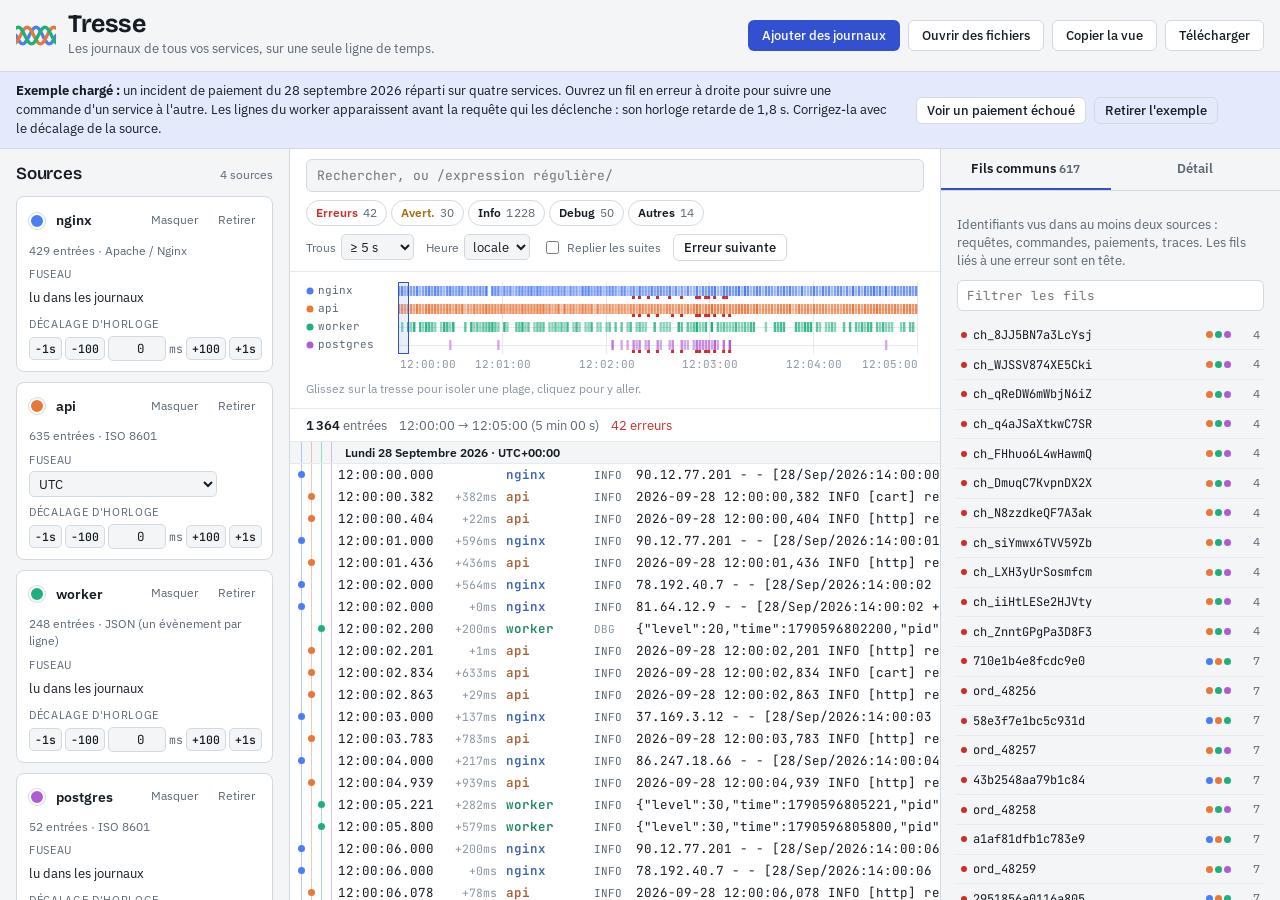
==== index.html @ e092955c "init" ====
<!doctype html>
<html lang="fr">
<head>
<meta charset="utf-8">
<meta name="viewport" content="width=device-width, initial-scale=1, viewport-fit=cover">
<title>Tresse</title>
<link rel="preconnect" href="https://fonts.googleapis.com">
<link rel="preconnect" href="https://fonts.gstatic.com" crossorigin>
<link rel="stylesheet" href="https://fonts.googleapis.com/css2?family=Bricolage+Grotesque:opsz,wght@12..96,600;12..96,700&family=IBM+Plex+Sans:wght@400;500;600&family=JetBrains+Mono:wght@400;600&display=swap">
<link rel="stylesheet" href="style.css">
</head>
<body>
<header class="top">
  <div class="brand">
    <svg id="logo" class="logo" viewBox="0 0 36 24" aria-hidden="true"></svg>
    <div>
      <h1>Tresse</h1>
      <p class="tagline">Les journaux de tous vos services, sur une seule ligne de temps.</p>
    </div>
  </div>
  <div class="top-actions">
    <button id="btn-add" class="btn primary" type="button">Ajouter des journaux</button>
    <label class="btn" for="file-input">Ouvrir des fichiers</label>
    <input type="file" id="file-input" multiple hidden>
    <button id="btn-copy" class="btn" type="button">Copier la vue</button>
    <button id="btn-download" class="btn" type="button">Télécharger</button>
  </div>
</header>

<div id="banner" class="banner" hidden>
  <p><b>Exemple chargé :</b> un incident de paiement du 28 septembre 2026 réparti sur quatre services.
    Ouvrez un fil en erreur à droite pour suivre une commande d'un service à l'autre. Les lignes du worker
    apparaissent avant la requête qui les déclenche : son horloge retarde de 1,8 s. Corrigez-la avec le décalage de la source.</p>
  <div class="banner-actions">
    <button id="btn-demo-fail" class="btn small" type="button">Voir un paiement échoué</button>
    <button id="btn-demo-clear" class="btn small ghost" type="button">Retirer l'exemple</button>
  </div>
</div>

<main class="layout">
  <aside class="sources" aria-label="Sources">
    <div class="panel-head"><h2>Sources</h2><span id="src-count" class="count"></span></div>
    <div id="source-list" class="source-list"></div>
    <p class="privacy">Tout est traité dans votre navigateur. Aucune ligne n'est envoyée ailleurs.</p>
  </aside>

  <section class="center" aria-label="Journal fusionné">
    <div id="empty" class="empty" hidden>
      <h2>Déposez vos journaux ici</h2>
      <p>Glissez un ou plusieurs fichiers, collez du texte avec <kbd>Ctrl</kbd>+<kbd>V</kbd> ou utilisez « Ajouter des journaux ».
        Chaque fichier devient une source ; Tresse reconnaît l'horodatage et entrelace les lignes.</p>
      <ul id="format-list" class="format-list"></ul>
    </div>

    <div id="work" class="work">
      <div class="toolbar">
        <div class="search">
          <input id="search" type="search" placeholder="Rechercher, ou /expression régulière/" aria-label="Rechercher dans les journaux" autocomplete="off" spellcheck="false">
          <span id="search-err" class="search-err" hidden>Expression invalide</span>
        </div>
        <div id="levels" class="levels" role="group" aria-label="Niveaux"></div>
        <div class="tools">
          <label class="mini">Trous
            <select id="gap">
              <option value="1000">≥ 1 s</option>
              <option value="5000">≥ 5 s</option>
              <option value="30000">≥ 30 s</option>
              <option value="300000">≥ 5 min</option>
              <option value="0">jamais</option>
            </select>
          </label>
          <label class="mini">Heure
            <select id="display-tz">
              <option value="local">locale</option>
              <option value="utc">UTC</option>
            </select>
          </label>
          <label class="mini check"><input type="checkbox" id="fold"> Replier les suites</label>
          <button id="btn-next-err" class="btn small" type="button" title="Raccourci : n (Maj+n pour la précédente)">Erreur suivante</button>
        </div>
      </div>

      <div class="braid-wrap">
        <canvas id="braid" aria-label="Densité des évènements par source dans le temps"></canvas>
        <div class="braid-foot">
          <span class="hint">Glissez sur la tresse pour isoler une plage, cliquez pour y aller.</span>
          <button id="btn-unzoom" class="btn small ghost" type="button" hidden>Toute la durée</button>
        </div>
      </div>

      <div id="summary" class="summary"></div>

      <div id="viewport" class="viewport" tabindex="0" aria-label="Lignes fusionnées. Flèches pour parcourir.">
        <div id="spacer" class="spacer"><div id="rows" class="rows"></div></div>
      </div>
    </div>
  </section>

  <aside class="side" aria-label="Fils et détail">
    <div class="tabs" role="tablist">
      <button id="tab-threads" role="tab" aria-selected="true" aria-controls="panel-threads" type="button">Fils communs <span id="threads-count" class="count"></span></button>
      <button id="tab-detail" role="tab" aria-selected="false" aria-controls="panel-detail" type="button">Détail</button>
    </div>
    <div id="panel-threads" role="tabpanel" class="panel">
      <div id="journey"></div>
      <p class="muted small">Identifiants vus dans au moins deux sources : requêtes, commandes, paiements, traces. Les fils liés à une erreur sont en tête.</p>
      <input id="thread-filter" type="search" class="thread-filter" placeholder="Filtrer les fils" aria-label="Filtrer les fils" autocomplete="off">
      <ul id="thread-list" class="thread-list"></ul>
    </div>
    <div id="panel-detail" role="tabpanel" class="panel" hidden>
      <div id="detail"><p class="muted">Cliquez sur une ligne pour voir son détail.</p></div>
    </div>
  </aside>
</main>

<dialog id="add-dialog" class="dialog">
  <form id="add-form" method="dialog">
    <h2>Ajouter une source</h2>
    <label class="field">Nom
      <input id="add-name" type="text" placeholder="api, nginx, worker…" autocomplete="off">
    </label>
    <label class="field">Lignes de journal
      <textarea id="add-text" rows="12" spellcheck="false" placeholder="2026-09-28 12:02:11,482 INFO [checkout] req=7c1f3a9b2e4d5f60 start…"></textarea>
    </label>
    <label class="field">Fuseau des heures sans fuseau
      <select id="add-tz"></select>
    </label>
    <div class="dialog-actions">
      <label class="btn ghost" for="add-files">Choisir des fichiers…</label>
      <input type="file" id="add-files" multiple hidden>
      <span class="grow"></span>
      <button id="add-cancel" class="btn" type="button">Annuler</button>
      <button id="add-ok" class="btn primary" type="submit">Ajouter</button>
    </div>
  </form>
</dialog>

<div id="drop" class="drop" hidden><div>Déposez vos fichiers : une source par fichier</div></div>
<div id="toast" class="toast" role="status" hidden></div>

<script src="parser.js"></script>
<script src="demo.js"></script>
<script src="app.js"></script>
</body>
</html>
---- style.css ----
:root {
  --bg: #E8ECF0;
  --panel: #F3F5F7;
  --surface: #FFFFFF;
  --ink: #151C24;
  --muted: #5B6875;
  --faint: #8A96A3;
  --line: #D2D9E0;
  --line-soft: #E5EAEF;
  --hover: #F1F4F7;
  --accent: #3350D0;
  --accent-ink: #FFFFFF;
  --accent-soft: #E4E9FB;
  --sel: #D7DFFA;
  --err: #CC2F2B;
  --err-soft: #FCEDEC;
  --warn: #A86A12;
  --warn-soft: #FBF2E1;
  --hl: #FFE27A;
  --shadow: 0 10px 30px rgba(21, 28, 36, .14);
  --mono: "JetBrains Mono", ui-monospace, SFMono-Regular, Menlo, Consolas, monospace;
  --sans: "IBM Plex Sans", system-ui, -apple-system, "Segoe UI", Roboto, sans-serif;
  --display: "Bricolage Grotesque", "IBM Plex Sans", system-ui, sans-serif;
  --rh: 22px;
}

@media (prefers-color-scheme: dark) {
  :root:not([data-theme="light"]) {
    color-scheme: dark;
    --bg: #0A0E13;
    --panel: #0F151C;
    --surface: #131A22;
    --ink: #DCE3EA;
    --muted: #8B98A5;
    --faint: #5E6B78;
    --line: #243140;
    --line-soft: #1A2430;
    --hover: #18212B;
    --accent: #8299FF;
    --accent-ink: #0A0E13;
    --accent-soft: #1C2646;
    --sel: #243463;
    --err: #FF6D63;
    --err-soft: #2C1618;
    --warn: #E5B24D;
    --warn-soft: #2B2211;
    --hl: #6A5510;
    --shadow: 0 10px 30px rgba(0, 0, 0, .5);
  }
}
:root[data-theme="dark"] {
  color-scheme: dark;
  --bg: #0A0E13;
  --panel: #0F151C;
  --surface: #131A22;
  --ink: #DCE3EA;
  --muted: #8B98A5;
  --faint: #5E6B78;
  --line: #243140;
  --line-soft: #1A2430;
  --hover: #18212B;
  --accent: #8299FF;
  --accent-ink: #0A0E13;
  --accent-soft: #1C2646;
  --sel: #243463;
  --err: #FF6D63;
  --err-soft: #2C1618;
  --warn: #E5B24D;
  --warn-soft: #2B2211;
  --hl: #6A5510;
  --shadow: 0 10px 30px rgba(0, 0, 0, .5);
}

* { box-sizing: border-box; }
[hidden] { display: none !important; }
html, body { height: 100%; }
body {
  margin: 0;
  background: var(--bg);
  color: var(--ink);
  font: 14px/1.45 var(--sans);
  display: flex;
  flex-direction: column;
  overflow: hidden;
}
h1, h2 { margin: 0; text-wrap: balance; }
p { margin: 0; }
button, input, select, textarea { font: inherit; color: inherit; }
:focus-visible { outline: 2px solid var(--accent); outline-offset: 2px; }
.muted { color: var(--muted); }
.small { font-size: 12.5px; }
.mono { font-family: var(--mono); }
kbd {
  font: 500 12px var(--mono);
  padding: 1px 5px;
  border: 1px solid var(--line);
  border-bottom-width: 2px;
  border-radius: 4px;
  background: var(--surface);
}

/* ---------- En-tête ---------- */
.top {
  display: flex;
  align-items: center;
  justify-content: space-between;
  flex-wrap: wrap;
  gap: 10px 24px;
  padding: 12px 16px;
  background: var(--panel);
  border-bottom: 1px solid var(--line);
}
.brand { display: flex; align-items: center; gap: 12px; min-width: 0; }
.logo { width: 40px; height: 27px; flex: none; }
.brand h1 {
  font: 700 25px/1 var(--display);
  letter-spacing: -0.02em;
}
.tagline { color: var(--muted); font-size: 13px; margin-top: 3px; }
.top-actions { display: flex; flex-wrap: wrap; gap: 8px; }

.btn {
  display: inline-flex;
  align-items: center;
  gap: 6px;
  padding: 7px 13px;
  border: 1px solid var(--line);
  border-radius: 6px;
  background: var(--surface);
  font-weight: 500;
  font-size: 13px;
  line-height: 1.2;
  cursor: pointer;
  white-space: nowrap;
}
.btn:hover { border-color: var(--faint); }
.btn.primary { background: var(--accent); color: var(--accent-ink); border-color: transparent; }
.btn.primary:hover { filter: brightness(1.08); }
.btn.small { padding: 5px 10px; font-size: 12.5px; }
.btn.ghost { background: transparent; }
.btn.danger { color: var(--err); border-color: var(--err); }

.banner {
  display: flex;
  align-items: center;
  flex-wrap: wrap;
  gap: 10px 20px;
  padding: 10px 16px;
  background: var(--accent-soft);
  border-bottom: 1px solid var(--line);
  font-size: 13px;
}
.banner p { flex: 1 1 480px; max-width: 110ch; }
.banner-actions { display: flex; gap: 8px; flex-wrap: wrap; }

/* ---------- Disposition ---------- */
.layout {
  flex: 1;
  min-height: 0;
  display: grid;
  grid-template-columns: 290px minmax(0, 1fr) 340px;
}
.sources, .side { background: var(--panel); overflow: auto; min-height: 0; }
.sources { border-right: 1px solid var(--line); padding: 14px 16px; display: flex; flex-direction: column; gap: 12px; }
.side { border-left: 1px solid var(--line); display: flex; flex-direction: column; }
.center { display: flex; flex-direction: column; min-width: 0; min-height: 0; background: var(--surface); }
.work { display: flex; flex-direction: column; flex: 1; min-height: 0; }

.panel-head { display: flex; align-items: baseline; justify-content: space-between; }
.panel-head h2, .dialog h2, .empty h2 { font: 600 17px var(--display); letter-spacing: -0.01em; }
.count { color: var(--muted); font-size: 12px; font-variant-numeric: tabular-nums; }
.privacy { color: var(--muted); font-size: 12px; margin-top: auto; padding-top: 8px; }

/* ---------- Cartes source ---------- */
.source-list { display: flex; flex-direction: column; gap: 10px; }
.src {
  background: var(--surface);
  border: 1px solid var(--line);
  border-radius: 8px;
  padding: 10px 10px 10px 12px;
  display: flex;
  flex-direction: column;
  gap: 8px;
}
.src.off { opacity: .55; }
.src-top { display: flex; align-items: center; gap: 6px; }
.swatch {
  width: 16px; height: 16px; flex: none;
  border-radius: 50%;
  border: 2px solid var(--surface);
  box-shadow: 0 0 0 1px var(--line);
  background: var(--c);
  cursor: pointer;
  padding: 0;
}
.src-name {
  flex: 1; min-width: 0;
  font-weight: 600;
  border: 1px solid transparent;
  background: transparent;
  border-radius: 4px;
  padding: 2px 4px;
}
.src-name:hover, .src-name:focus { border-color: var(--line); background: var(--panel); }
.ico {
  border: 1px solid transparent;
  background: transparent;
  border-radius: 5px;
  padding: 2px 6px;
  cursor: pointer;
  color: var(--muted);
  font-size: 12px;
  line-height: 1.4;
}
.ico:hover { border-color: var(--line); color: var(--ink); }
.ico.confirm { color: var(--err); border-color: var(--err); }
.src-meta { font-size: 12px; color: var(--muted); font-variant-numeric: tabular-nums; }
.src-meta .warn-text { color: var(--err); }
.src-grid { display: flex; flex-wrap: wrap; gap: 6px 10px; }
.src-grid label, .offset .lbl { display: flex; flex-direction: column; gap: 2px; font-size: 11px; color: var(--muted); text-transform: uppercase; letter-spacing: .06em; }
.src-grid select, .src-grid input {
  font-size: 12.5px;
  text-transform: none;
  letter-spacing: 0;
  color: var(--ink);
  background: var(--panel);
  border: 1px solid var(--line);
  border-radius: 5px;
  padding: 3px 5px;
  max-width: 100%;
}
.src-grid .fixed { font-size: 12.5px; color: var(--ink); text-transform: none; letter-spacing: 0; padding: 3px 0; }
.offset { display: flex; flex-direction: column; gap: 3px; }
.off-ctl { display: flex; align-items: center; gap: 3px; }
.off-ctl button {
  border: 1px solid var(--line);
  background: var(--panel);
  border-radius: 5px;
  font: 500 11.5px var(--mono);
  padding: 3px 5px;
  cursor: pointer;
}
.off-ctl button:hover { border-color: var(--faint); }
.off-ctl input {
  width: 70px; min-width: 0; flex: 1;
  font: 12.5px var(--mono);
  text-align: right;
  border: 1px solid var(--line);
  background: var(--panel);
  border-radius: 5px;
  padding: 3px 5px;
  font-variant-numeric: tabular-nums;
}
.off-ctl input.nonzero { border-color: var(--accent); color: var(--accent); font-weight: 600; }
.off-ctl .unit { font: 11.5px var(--mono); color: var(--muted); }

/* ---------- Barre d'outils ---------- */
.toolbar {
  display: flex;
  flex-wrap: wrap;
  align-items: center;
  gap: 8px 14px;
  padding: 10px 16px;
  border-bottom: 1px solid var(--line-soft);
}
.search { position: relative; flex: 1 1 240px; min-width: 0; }
.search input {
  width: 100%;
  font: 13px var(--mono);
  padding: 7px 10px;
  border: 1px solid var(--line);
  border-radius: 6px;
  background: var(--panel);
}
.search input.bad { border-color: var(--err); }
.search-err { position: absolute; right: 10px; top: 50%; transform: translateY(-50%); color: var(--err); font-size: 12px; pointer-events: none; }
.levels { display: flex; gap: 4px; flex-wrap: wrap; }
.chip {
  display: inline-flex; align-items: center; gap: 5px;
  border: 1px solid var(--line);
  background: var(--surface);
  border-radius: 999px;
  padding: 3px 9px;
  font-size: 12px;
  cursor: pointer;
  font-variant-numeric: tabular-nums;
}
.chip b { font-weight: 600; }
.chip .n { color: var(--muted); }
.chip[aria-pressed="false"] { opacity: .45; text-decoration: line-through; }
.chip.lv-error b { color: var(--err); }
.chip.lv-warn b { color: var(--warn); }
.tools { display: flex; flex-wrap: wrap; align-items: center; gap: 8px 12px; }
.mini { display: inline-flex; align-items: center; gap: 5px; font-size: 12px; color: var(--muted); }
.mini select { font-size: 12.5px; border: 1px solid var(--line); background: var(--panel); border-radius: 5px; padding: 3px 4px; color: var(--ink); }
.mini.check { cursor: pointer; }

/* ---------- Tresse ---------- */
.braid-wrap { padding: 10px 16px 4px; border-bottom: 1px solid var(--line-soft); }
#braid { display: block; width: 100%; height: 90px; cursor: crosshair; touch-action: none; }
.braid-foot { display: flex; align-items: center; justify-content: space-between; gap: 10px; min-height: 28px; }
.hint { color: var(--faint); font-size: 11.5px; }

.summary {
  display: flex;
  flex-wrap: wrap;
  align-items: center;
  gap: 6px 12px;
  padding: 7px 16px;
  font-size: 12.5px;
  color: var(--muted);
  border-bottom: 1px solid var(--line-soft);
  font-variant-numeric: tabular-nums;
}
.summary b { color: var(--ink); font-weight: 600; }
.summary .errn { color: var(--err); }
.pill {
  display: inline-flex; align-items: center; gap: 4px;
  background: var(--accent-soft);
  color: var(--ink);
  border-radius: 999px;
  padding: 2px 4px 2px 9px;
  font-size: 12px;
}
.pill button { border: 0; background: transparent; cursor: pointer; color: var(--muted); padding: 0 5px; font-size: 14px; line-height: 1; }
.pill button:hover { color: var(--ink); }

/* ---------- Lignes ---------- */
.viewport { flex: 1; min-height: 0; overflow: auto; position: relative; outline-offset: -2px; }
.spacer { position: relative; min-width: 100%; }
.rows { position: absolute; top: 0; left: 0; min-width: 100%; }
.row {
  --row-bg: var(--surface);
  position: absolute;
  left: 0;
  min-width: 100%;
  height: var(--rh);
  display: flex;
  align-items: center;
  white-space: pre;
  font: 12.5px/var(--rh) var(--mono);
  background: var(--row-bg);
  cursor: default;
}
.row:hover { --row-bg: var(--hover); }
.row.lv-error { --row-bg: var(--err-soft); }
.row.hit { --row-bg: var(--accent-soft); }
.row.sel { --row-bg: var(--sel); }
.row.flash { animation: flash 1.4s ease-out; }
@keyframes flash { 0%, 30% { --row-bg: var(--hl); background: var(--hl); } }
.meta {
  position: sticky;
  left: 0;
  z-index: 1;
  display: flex;
  align-items: center;
  height: 100%;
  background: var(--row-bg);
  flex: none;
}
.gut { position: relative; width: var(--gut, 16px); height: 100%; flex: none; margin-left: 8px; }
.gut::before { content: ""; position: absolute; inset: 0; background: var(--lanes-bg, none); opacity: .4; }
.dot { position: absolute; top: calc(50% - 3.5px); width: 7px; height: 7px; border-radius: 50%; }
.seg { position: absolute; top: 0; bottom: 0; width: 3px; border-radius: 1px; opacity: .8; }
.row.hit .dot { box-shadow: 0 0 0 2px var(--row-bg), 0 0 0 3.5px var(--ink); }
.ts { width: 13.5ch; flex: none; color: var(--ink); font-variant-numeric: tabular-nums; }
.row.sel .ts, .row.anchor .ts { color: var(--accent); font-weight: 600; }
.dt { width: 8.5ch; flex: none; text-align: right; padding-right: 1.2ch; color: var(--faint); font-size: 11.5px; }
.dt.slow { color: var(--muted); font-weight: 600; }
.src-tag {
  width: 11ch; flex: none;
  overflow: hidden; text-overflow: ellipsis;
  color: color-mix(in srgb, var(--c) 72%, var(--ink));
  font-weight: 600;
}
.lv { width: 5.5ch; flex: none; font-size: 11px; color: var(--faint); }
.lv-error .lv { color: var(--err); font-weight: 600; }
.lv-warn .lv { color: var(--warn); font-weight: 600; }
.lv-info .lv { color: var(--muted); }
.msg { padding: 0 16px 0 4px; }
.row.cont .msg { color: var(--muted); padding-left: 3ch; }
.cells-empty { width: calc(13.5ch + 8.5ch + 11ch + 5.5ch); flex: none; }
.row.gap { --row-bg: var(--panel); color: var(--faint); font-family: var(--sans); font-size: 12px; font-style: italic; }
.row.gap .label { padding-left: 1ch; }
.row.day { --row-bg: var(--panel); font: 600 12px var(--sans); color: var(--ink); border-bottom: 1px solid var(--line-soft); text-transform: capitalize; }
.row.day .label { padding-left: 1ch; }
mark { background: none; color: inherit; }
mark.tok { text-decoration: underline dotted; text-decoration-color: var(--faint); text-underline-offset: 3px; cursor: pointer; }
mark.tok:hover { text-decoration-color: var(--accent); color: var(--accent); }
mark.tok.on { background: var(--accent); color: var(--accent-ink); border-radius: 3px; text-decoration: none; }
mark.hl { background: var(--hl); border-radius: 2px; }

/* ---------- Panneau latéral ---------- */
.tabs { display: flex; border-bottom: 1px solid var(--line); flex: none; }
.tabs button {
  flex: 1;
  border: 0;
  background: transparent;
  padding: 11px 12px 9px;
  font-weight: 600;
  font-size: 13px;
  color: var(--muted);
  border-bottom: 2px solid transparent;
  cursor: pointer;
}
.tabs button[aria-selected="true"] { color: var(--ink); border-bottom-color: var(--accent); }
.panel { padding: 14px 16px 20px; display: flex; flex-direction: column; gap: 10px; overflow: auto; }
.thread-filter {
  font: 12.5px var(--mono);
  padding: 6px 9px;
  border: 1px solid var(--line);
  border-radius: 6px;
  background: var(--surface);
}
.thread-list { list-style: none; margin: 0; padding: 0; display: flex; flex-direction: column; }
.thread-list button {
  width: 100%;
  display: grid;
  grid-template-columns: minmax(0, 1fr) auto auto;
  align-items: center;
  gap: 8px;
  border: 0;
  border-bottom: 1px solid var(--line-soft);
  background: transparent;
  padding: 6px 4px;
  text-align: left;
  cursor: pointer;
}
.thread-list button:hover { background: var(--hover); }
.thread-list button.on { background: var(--accent-soft); }
.tk { font: 12px var(--mono); overflow: hidden; text-overflow: ellipsis; white-space: nowrap; }
.tk .e { display: inline-block; width: 6px; height: 6px; border-radius: 50%; background: var(--err); margin-right: 6px; vertical-align: 1px; }
.dots { display: inline-flex; gap: 2px; }
.dots i { width: 7px; height: 7px; border-radius: 50%; background: var(--c); }
.tn { font-size: 11.5px; color: var(--muted); min-width: 3ch; text-align: right; font-variant-numeric: tabular-nums; }
.more { color: var(--muted); font-size: 12px; padding: 8px 4px; }

.journey {
  border: 1px solid var(--line);
  border-radius: 8px;
  background: var(--surface);
  padding: 10px 12px;
  display: flex;
  flex-direction: column;
  gap: 8px;
}
.j-top { display: flex; align-items: center; gap: 8px; }
.j-top .tok { font: 600 13px var(--mono); flex: 1; min-width: 0; overflow-wrap: anywhere; }
.j-sum { font-size: 12.5px; color: var(--muted); }
.j-steps { list-style: none; margin: 0; padding: 0; display: flex; flex-direction: column; }
.j-steps li {
  display: grid;
  grid-template-columns: 12px 8ch minmax(0, 1fr);
  gap: 2px 8px;
  padding: 5px 2px;
  border-top: 1px solid var(--line-soft);
  cursor: pointer;
  font-size: 12px;
}
.j-steps li:hover { background: var(--hover); }
.j-steps .jd { width: 8px; height: 8px; border-radius: 50%; background: var(--c); margin-top: 5px; }
.j-steps .jt { font: 11.5px var(--mono); color: var(--muted); font-variant-numeric: tabular-nums; padding-top: 1px; }
.j-steps .jm { min-width: 0; }
.j-steps .js { font-weight: 600; color: color-mix(in srgb, var(--c) 72%, var(--ink)); margin-right: 6px; }
.j-steps .jx { font: 11.5px var(--mono); color: var(--muted); display: block; overflow: hidden; text-overflow: ellipsis; white-space: nowrap; }
.j-steps li.lv-error .jx { color: var(--err); }
.switch { display: inline-flex; align-items: center; gap: 6px; font-size: 12.5px; cursor: pointer; }

.detail { display: flex; flex-direction: column; gap: 12px; }
.d-head { display: flex; align-items: center; gap: 8px; flex-wrap: wrap; }
.tag {
  display: inline-flex; align-items: center; gap: 6px;
  font-weight: 600; font-size: 13px;
  color: color-mix(in srgb, var(--c) 72%, var(--ink));
}
.tag::before { content: ""; width: 8px; height: 8px; border-radius: 50%; background: var(--c); }
.lvb { font: 600 11px var(--mono); padding: 1px 6px; border-radius: 4px; background: var(--panel); border: 1px solid var(--line); color: var(--muted); }
.lvb.lv-error { color: var(--err); border-color: var(--err); }
.lvb.lv-warn { color: var(--warn); border-color: var(--warn); }
.detail dl { margin: 0; display: grid; grid-template-columns: auto minmax(0, 1fr); gap: 5px 12px; font-size: 12.5px; }
.detail dt { color: var(--muted); }
.detail dd { margin: 0; font-family: var(--mono); font-size: 12px; font-variant-numeric: tabular-nums; overflow-wrap: anywhere; }
.d-text {
  margin: 0;
  font: 12px/1.55 var(--mono);
  white-space: pre-wrap;
  overflow-wrap: anywhere;
  background: var(--surface);
  border: 1px solid var(--line);
  border-radius: 6px;
  padding: 10px;
  max-height: 340px;
  overflow: auto;
}
.d-ids { display: flex; flex-wrap: wrap; gap: 6px; }
.d-ids button {
  font: 11.5px var(--mono);
  border: 1px solid var(--line);
  background: var(--surface);
  border-radius: 999px;
  padding: 2px 9px;
  cursor: pointer;
}
.d-ids button.shared { border-color: var(--accent); color: var(--accent); }
.d-actions { display: flex; flex-wrap: wrap; gap: 6px; }
.d-note { font-size: 12px; color: var(--muted); }

/* ---------- État vide ---------- */
.empty {
  margin: auto;
  max-width: 62ch;
  padding: 40px 24px;
  display: flex;
  flex-direction: column;
  gap: 12px;
}
.empty p { color: var(--muted); }
.format-list { list-style: none; margin: 6px 0 0; padding: 0; display: flex; flex-direction: column; gap: 4px; }
.format-list li { display: grid; grid-template-columns: 17ch minmax(0, 1fr); gap: 12px; font-size: 12.5px; }
.format-list b { font-weight: 600; }
.format-list code { font: 11.5px var(--mono); color: var(--muted); overflow: hidden; text-overflow: ellipsis; white-space: nowrap; }

/* ---------- Dialogue, dépôt, toast ---------- */
.dialog {
  width: min(680px, calc(100% - 32px));
  border: 1px solid var(--line);
  border-radius: 10px;
  background: var(--panel);
  color: var(--ink);
  padding: 20px;
  box-shadow: var(--shadow);
}
.dialog::backdrop { background: rgba(10, 14, 19, .45); }
.dialog form { display: flex; flex-direction: column; gap: 14px; }
.field { display: flex; flex-direction: column; gap: 5px; font-size: 12.5px; color: var(--muted); }
.field input, .field textarea, .field select {
  color: var(--ink);
  background: var(--surface);
  border: 1px solid var(--line);
  border-radius: 6px;
  padding: 7px 9px;
  font-size: 13px;
}
.field textarea { font: 12px/1.5 var(--mono); resize: vertical; min-height: 160px; }
.dialog-actions { display: flex; align-items: center; gap: 8px; flex-wrap: wrap; }
.grow { flex: 1; }

.drop {
  position: fixed;
  inset: 12px;
  z-index: 20;
  display: grid;
  place-items: center;
  border: 2px dashed var(--accent);
  border-radius: 14px;
  background: color-mix(in srgb, var(--accent-soft) 88%, transparent);
  font: 600 20px var(--display);
  color: var(--accent);
  pointer-events: none;
}
.toast {
  position: fixed;
  left: 50%;
  bottom: calc(20px + env(safe-area-inset-bottom, 0px));
  transform: translateX(-50%);
  z-index: 30;
  max-width: calc(100% - 32px);
  background: var(--ink);
  color: var(--surface);
  padding: 9px 16px;
  border-radius: 8px;
  font-size: 13px;
  box-shadow: var(--shadow);
}

/* ---------- Petits écrans ---------- */
@media (max-width: 1180px) {
  .layout { grid-template-columns: 270px minmax(0, 1fr); grid-template-rows: minmax(0, 1fr) auto; }
  .side { grid-column: 1 / -1; border-left: 0; border-top: 1px solid var(--line); max-height: 40vh; }
}
@media (max-width: 760px) {
  body { display: block; height: auto; overflow: auto; }
  .layout { display: flex; flex-direction: column; }
  .sources { border-right: 0; border-bottom: 1px solid var(--line); }
  .source-list { display: grid; grid-template-columns: repeat(auto-fill, minmax(230px, 1fr)); }
  .center { padding-block: 0 16px; }
  .toolbar, .braid-wrap, .summary { padding-inline: 16px; }
  .viewport { flex: none; height: 64vh; margin-inline: 16px; border: 1px solid var(--line); border-radius: 8px; }
  .dt { display: none; }
  .cells-empty { width: calc(13.5ch + 11ch + 5.5ch); }
  .src-tag { width: 8ch; }
  .side { max-height: none; }
  .tagline { display: none; }
}

@media (prefers-reduced-motion: reduce) {
  .row.flash { animation: none; --row-bg: var(--hl); }
}
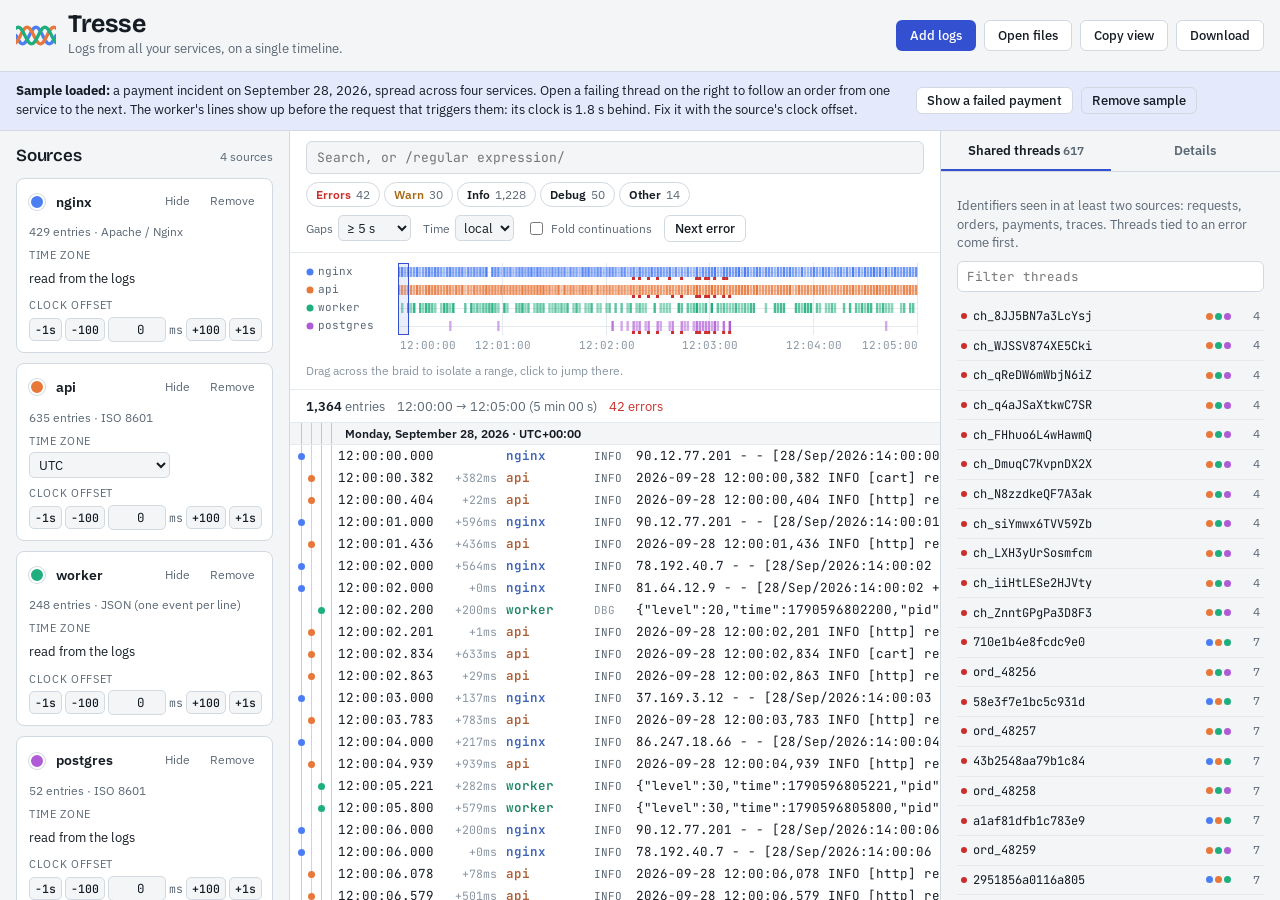
==== commit 20ba628e: "Translate the interface and docs to English Translates all UI text, messages, format labels, code co" ====
--- a/index.html
+++ b/index.html
@@ -1,5 +1,5 @@
 <!doctype html>
-<html lang="fr">
+<html lang="en">
 <head>
 <meta charset="utf-8">
 <meta name="viewport" content="width=device-width, initial-scale=1, viewport-fit=cover">
@@ -15,25 +15,25 @@
     <svg id="logo" class="logo" viewBox="0 0 36 24" aria-hidden="true"></svg>
     <div>
       <h1>Tresse</h1>
-      <p class="tagline">Les journaux de tous vos services, sur une seule ligne de temps.</p>
+      <p class="tagline">Logs from all your services, on a single timeline.</p>
     </div>
   </div>
   <div class="top-actions">
-    <button id="btn-add" class="btn primary" type="button">Ajouter des journaux</button>
-    <label class="btn" for="file-input">Ouvrir des fichiers</label>
+    <button id="btn-add" class="btn primary" type="button">Add logs</button>
+    <label class="btn" for="file-input">Open files</label>
     <input type="file" id="file-input" multiple hidden>
-    <button id="btn-copy" class="btn" type="button">Copier la vue</button>
-    <button id="btn-download" class="btn" type="button">Télécharger</button>
+    <button id="btn-copy" class="btn" type="button">Copy view</button>
+    <button id="btn-download" class="btn" type="button">Download</button>
   </div>
 </header>
 
 <div id="banner" class="banner" hidden>
-  <p><b>Exemple chargé :</b> un incident de paiement du 28 septembre 2026 réparti sur quatre services.
-    Ouvrez un fil en erreur à droite pour suivre une commande d'un service à l'autre. Les lignes du worker
-    apparaissent avant la requête qui les déclenche : son horloge retarde de 1,8 s. Corrigez-la avec le décalage de la source.</p>
+  <p><b>Sample loaded:</b> a payment incident on September 28, 2026, spread across four services.
+    Open a failing thread on the right to follow an order from one service to the next. The worker's lines
+    show up before the request that triggers them: its clock is 1.8 s behind. Fix it with the source's clock offset.</p>
   <div class="banner-actions">
-    <button id="btn-demo-fail" class="btn small" type="button">Voir un paiement échoué</button>
-    <button id="btn-demo-clear" class="btn small ghost" type="button">Retirer l'exemple</button>
+    <button id="btn-demo-fail" class="btn small" type="button">Show a failed payment</button>
+    <button id="btn-demo-clear" class="btn small ghost" type="button">Remove sample</button>
   </div>
 </div>
 
@@ -41,101 +41,101 @@
   <aside class="sources" aria-label="Sources">
     <div class="panel-head"><h2>Sources</h2><span id="src-count" class="count"></span></div>
     <div id="source-list" class="source-list"></div>
-    <p class="privacy">Tout est traité dans votre navigateur. Aucune ligne n'est envoyée ailleurs.</p>
+    <p class="privacy">Everything is processed in your browser. No line is sent anywhere.</p>
   </aside>
 
-  <section class="center" aria-label="Journal fusionné">
+  <section class="center" aria-label="Merged log">
     <div id="empty" class="empty" hidden>
-      <h2>Déposez vos journaux ici</h2>
-      <p>Glissez un ou plusieurs fichiers, collez du texte avec <kbd>Ctrl</kbd>+<kbd>V</kbd> ou utilisez « Ajouter des journaux ».
-        Chaque fichier devient une source ; Tresse reconnaît l'horodatage et entrelace les lignes.</p>
+      <h2>Drop your logs here</h2>
+      <p>Drag in one or more files, paste text with <kbd>Ctrl</kbd>+<kbd>V</kbd>, or use “Add logs”.
+        Each file becomes a source; Tresse recognizes the timestamps and interleaves the lines.</p>
       <ul id="format-list" class="format-list"></ul>
     </div>
 
     <div id="work" class="work">
       <div class="toolbar">
         <div class="search">
-          <input id="search" type="search" placeholder="Rechercher, ou /expression régulière/" aria-label="Rechercher dans les journaux" autocomplete="off" spellcheck="false">
-          <span id="search-err" class="search-err" hidden>Expression invalide</span>
+          <input id="search" type="search" placeholder="Search, or /regular expression/" aria-label="Search the logs" autocomplete="off" spellcheck="false">
+          <span id="search-err" class="search-err" hidden>Invalid expression</span>
         </div>
-        <div id="levels" class="levels" role="group" aria-label="Niveaux"></div>
+        <div id="levels" class="levels" role="group" aria-label="Levels"></div>
         <div class="tools">
-          <label class="mini">Trous
+          <label class="mini">Gaps
             <select id="gap">
               <option value="1000">≥ 1 s</option>
               <option value="5000">≥ 5 s</option>
               <option value="30000">≥ 30 s</option>
               <option value="300000">≥ 5 min</option>
-              <option value="0">jamais</option>
+              <option value="0">never</option>
             </select>
           </label>
-          <label class="mini">Heure
+          <label class="mini">Time
             <select id="display-tz">
-              <option value="local">locale</option>
+              <option value="local">local</option>
               <option value="utc">UTC</option>
             </select>
           </label>
-          <label class="mini check"><input type="checkbox" id="fold"> Replier les suites</label>
-          <button id="btn-next-err" class="btn small" type="button" title="Raccourci : n (Maj+n pour la précédente)">Erreur suivante</button>
+          <label class="mini check"><input type="checkbox" id="fold"> Fold continuations</label>
+          <button id="btn-next-err" class="btn small" type="button" title="Shortcut: n (Shift+n for previous)">Next error</button>
         </div>
       </div>
 
       <div class="braid-wrap">
-        <canvas id="braid" aria-label="Densité des évènements par source dans le temps"></canvas>
+        <canvas id="braid" aria-label="Event density per source over time"></canvas>
         <div class="braid-foot">
-          <span class="hint">Glissez sur la tresse pour isoler une plage, cliquez pour y aller.</span>
-          <button id="btn-unzoom" class="btn small ghost" type="button" hidden>Toute la durée</button>
+          <span class="hint">Drag across the braid to isolate a range, click to jump there.</span>
+          <button id="btn-unzoom" class="btn small ghost" type="button" hidden>Full range</button>
         </div>
       </div>
 
       <div id="summary" class="summary"></div>
 
-      <div id="viewport" class="viewport" tabindex="0" aria-label="Lignes fusionnées. Flèches pour parcourir.">
+      <div id="viewport" class="viewport" tabindex="0" aria-label="Merged lines. Use arrow keys to browse.">
         <div id="spacer" class="spacer"><div id="rows" class="rows"></div></div>
       </div>
     </div>
   </section>
 
-  <aside class="side" aria-label="Fils et détail">
+  <aside class="side" aria-label="Threads and details">
     <div class="tabs" role="tablist">
-      <button id="tab-threads" role="tab" aria-selected="true" aria-controls="panel-threads" type="button">Fils communs <span id="threads-count" class="count"></span></button>
-      <button id="tab-detail" role="tab" aria-selected="false" aria-controls="panel-detail" type="button">Détail</button>
+      <button id="tab-threads" role="tab" aria-selected="true" aria-controls="panel-threads" type="button">Shared threads <span id="threads-count" class="count"></span></button>
+      <button id="tab-detail" role="tab" aria-selected="false" aria-controls="panel-detail" type="button">Details</button>
     </div>
     <div id="panel-threads" role="tabpanel" class="panel">
       <div id="journey"></div>
-      <p class="muted small">Identifiants vus dans au moins deux sources : requêtes, commandes, paiements, traces. Les fils liés à une erreur sont en tête.</p>
-      <input id="thread-filter" type="search" class="thread-filter" placeholder="Filtrer les fils" aria-label="Filtrer les fils" autocomplete="off">
+      <p class="muted small">Identifiers seen in at least two sources: requests, orders, payments, traces. Threads tied to an error come first.</p>
+      <input id="thread-filter" type="search" class="thread-filter" placeholder="Filter threads" aria-label="Filter threads" autocomplete="off">
       <ul id="thread-list" class="thread-list"></ul>
     </div>
     <div id="panel-detail" role="tabpanel" class="panel" hidden>
-      <div id="detail"><p class="muted">Cliquez sur une ligne pour voir son détail.</p></div>
+      <div id="detail"><p class="muted">Click a line to see its details.</p></div>
     </div>
   </aside>
 </main>
 
 <dialog id="add-dialog" class="dialog">
   <form id="add-form" method="dialog">
-    <h2>Ajouter une source</h2>
-    <label class="field">Nom
+    <h2>Add a source</h2>
+    <label class="field">Name
       <input id="add-name" type="text" placeholder="api, nginx, worker…" autocomplete="off">
     </label>
-    <label class="field">Lignes de journal
+    <label class="field">Log lines
       <textarea id="add-text" rows="12" spellcheck="false" placeholder="2026-09-28 12:02:11,482 INFO [checkout] req=7c1f3a9b2e4d5f60 start…"></textarea>
     </label>
-    <label class="field">Fuseau des heures sans fuseau
+    <label class="field">Time zone for timestamps without one
       <select id="add-tz"></select>
     </label>
     <div class="dialog-actions">
-      <label class="btn ghost" for="add-files">Choisir des fichiers…</label>
+      <label class="btn ghost" for="add-files">Choose files…</label>
       <input type="file" id="add-files" multiple hidden>
       <span class="grow"></span>
-      <button id="add-cancel" class="btn" type="button">Annuler</button>
-      <button id="add-ok" class="btn primary" type="submit">Ajouter</button>
+      <button id="add-cancel" class="btn" type="button">Cancel</button>
+      <button id="add-ok" class="btn primary" type="submit">Add</button>
     </div>
   </form>
 </dialog>
 
-<div id="drop" class="drop" hidden><div>Déposez vos fichiers : une source par fichier</div></div>
+<div id="drop" class="drop" hidden><div>Drop your files: one source per file</div></div>
 <div id="toast" class="toast" role="status" hidden></div>
 
 <script src="parser.js"></script>
--- a/style.css
+++ b/style.css
@@ -99,7 +99,7 @@
   background: var(--surface);
 }
 
-/* ---------- En-tête ---------- */
+/* ---------- Header ---------- */
 .top {
   display: flex;
   align-items: center;
@@ -153,7 +153,7 @@
 .banner p { flex: 1 1 480px; max-width: 110ch; }
 .banner-actions { display: flex; gap: 8px; flex-wrap: wrap; }
 
-/* ---------- Disposition ---------- */
+/* ---------- Layout ---------- */
 .layout {
   flex: 1;
   min-height: 0;
@@ -171,7 +171,7 @@
 .count { color: var(--muted); font-size: 12px; font-variant-numeric: tabular-nums; }
 .privacy { color: var(--muted); font-size: 12px; margin-top: auto; padding-top: 8px; }
 
-/* ---------- Cartes source ---------- */
+/* ---------- Source cards ---------- */
 .source-list { display: flex; flex-direction: column; gap: 10px; }
 .src {
   background: var(--surface);
@@ -254,7 +254,7 @@
 .off-ctl input.nonzero { border-color: var(--accent); color: var(--accent); font-weight: 600; }
 .off-ctl .unit { font: 11.5px var(--mono); color: var(--muted); }
 
-/* ---------- Barre d'outils ---------- */
+/* ---------- Toolbar ---------- */
 .toolbar {
   display: flex;
   flex-wrap: wrap;
@@ -295,7 +295,7 @@
 .mini select { font-size: 12.5px; border: 1px solid var(--line); background: var(--panel); border-radius: 5px; padding: 3px 4px; color: var(--ink); }
 .mini.check { cursor: pointer; }
 
-/* ---------- Tresse ---------- */
+/* ---------- Braid ---------- */
 .braid-wrap { padding: 10px 16px 4px; border-bottom: 1px solid var(--line-soft); }
 #braid { display: block; width: 100%; height: 90px; cursor: crosshair; touch-action: none; }
 .braid-foot { display: flex; align-items: center; justify-content: space-between; gap: 10px; min-height: 28px; }
@@ -325,7 +325,7 @@
 .pill button { border: 0; background: transparent; cursor: pointer; color: var(--muted); padding: 0 5px; font-size: 14px; line-height: 1; }
 .pill button:hover { color: var(--ink); }
 
-/* ---------- Lignes ---------- */
+/* ---------- Rows ---------- */
 .viewport { flex: 1; min-height: 0; overflow: auto; position: relative; outline-offset: -2px; }
 .spacer { position: relative; min-width: 100%; }
 .rows { position: absolute; top: 0; left: 0; min-width: 100%; }
@@ -390,7 +390,7 @@
 mark.tok.on { background: var(--accent); color: var(--accent-ink); border-radius: 3px; text-decoration: none; }
 mark.hl { background: var(--hl); border-radius: 2px; }
 
-/* ---------- Panneau latéral ---------- */
+/* ---------- Side panel ---------- */
 .tabs { display: flex; border-bottom: 1px solid var(--line); flex: none; }
 .tabs button {
   flex: 1;
@@ -505,7 +505,7 @@
 .d-actions { display: flex; flex-wrap: wrap; gap: 6px; }
 .d-note { font-size: 12px; color: var(--muted); }
 
-/* ---------- État vide ---------- */
+/* ---------- Empty state ---------- */
 .empty {
   margin: auto;
   max-width: 62ch;
@@ -520,7 +520,7 @@
 .format-list b { font-weight: 600; }
 .format-list code { font: 11.5px var(--mono); color: var(--muted); overflow: hidden; text-overflow: ellipsis; white-space: nowrap; }
 
-/* ---------- Dialogue, dépôt, toast ---------- */
+/* ---------- Dialog, drop zone, toast ---------- */
 .dialog {
   width: min(680px, calc(100% - 32px));
   border: 1px solid var(--line);
@@ -573,7 +573,7 @@
   box-shadow: var(--shadow);
 }
 
-/* ---------- Petits écrans ---------- */
+/* ---------- Small screens ---------- */
 @media (max-width: 1180px) {
   .layout { grid-template-columns: 270px minmax(0, 1fr); grid-template-rows: minmax(0, 1fr) auto; }
   .side { grid-column: 1 / -1; border-left: 0; border-top: 1px solid var(--line); max-height: 40vh; }
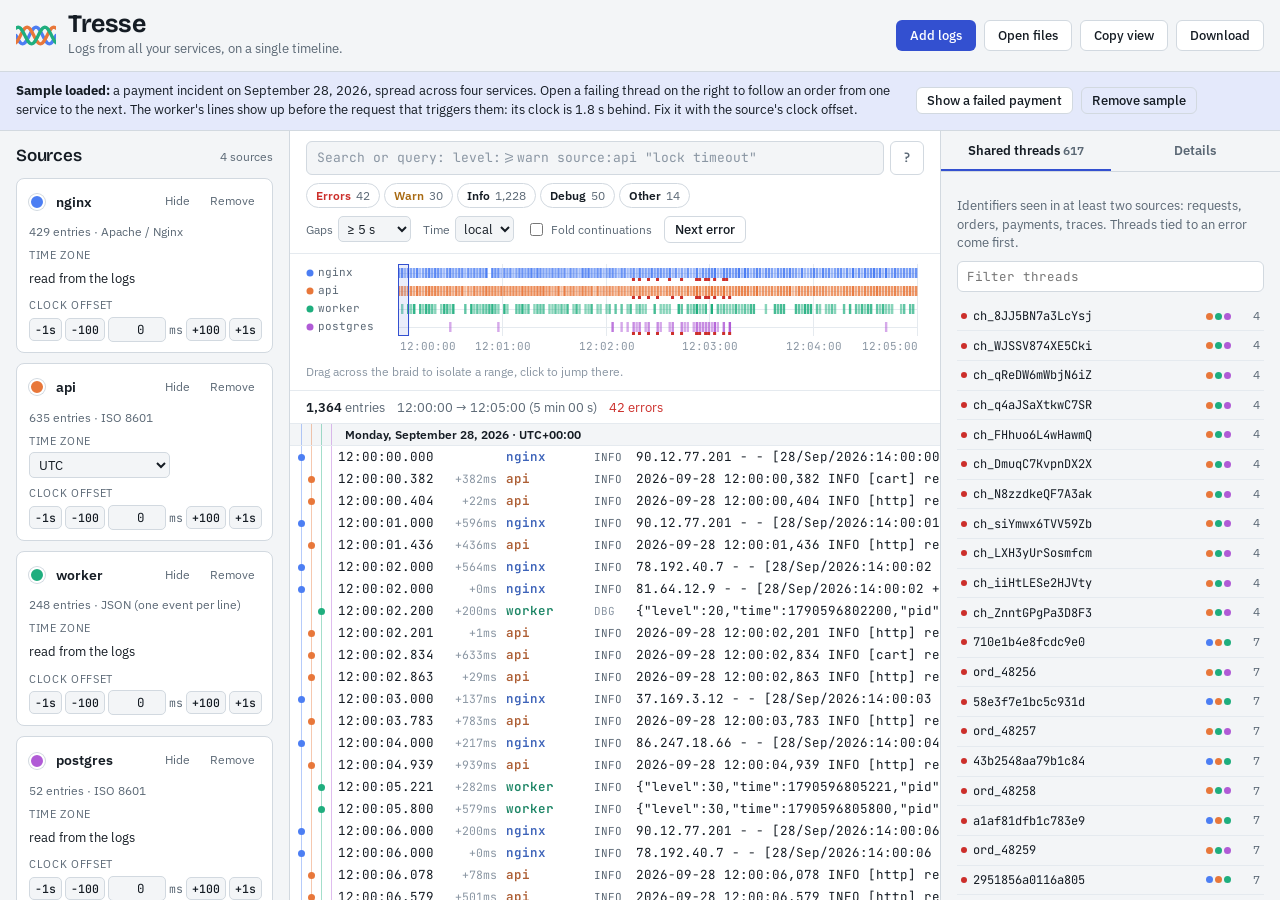
==== commit a90475d0: "Add a query language to the search box The search box now accepts queries as well as plain text: quo" ====
--- a/index.html
+++ b/index.html
@@ -55,8 +55,42 @@
     <div id="work" class="work">
       <div class="toolbar">
         <div class="search">
-          <input id="search" type="search" placeholder="Search, or /regular expression/" aria-label="Search the logs" autocomplete="off" spellcheck="false">
-          <span id="search-err" class="search-err" hidden>Invalid expression</span>
+          <div class="q-row">
+            <div class="q-box">
+              <div id="search-hl" class="q-hl" aria-hidden="true"></div>
+              <input id="search" type="text" placeholder="Search or query: level:>=warn source:api &quot;lock timeout&quot;" aria-label="Search or query the logs"
+                role="combobox" aria-autocomplete="list" aria-controls="suggest" aria-expanded="false" autocomplete="off" spellcheck="false">
+            </div>
+            <button id="btn-qhelp" class="q-help-btn" type="button" aria-expanded="false" aria-controls="qhelp" title="Query syntax (?)">?</button>
+          </div>
+          <p id="search-msg" class="search-msg" role="status" hidden></p>
+          <ul id="suggest" class="suggest" role="listbox" aria-label="Suggestions" hidden></ul>
+          <div id="qhelp" class="qhelp" role="dialog" aria-label="Query syntax" hidden>
+            <table>
+              <tr><td><code>lock timeout</code></td><td>Both words, anywhere in the entry (case-insensitive)</td></tr>
+              <tr><td><code>"lock timeout"</code></td><td>Exact phrase</td></tr>
+              <tr><td><code>/timeout|refused/i</code></td><td>Regular expression (<code>i</code>: ignore case)</td></tr>
+              <tr><td><code>a OR b</code> <code>-a</code> <code>NOT (a b)</code></td><td>Either, exclude, group. Terms are combined with AND; OR binds tighter</td></tr>
+              <tr><td><code>source:api,worker</code></td><td>Source name; <code>,</code> means “or”</td></tr>
+              <tr><td><code>level:>=warn</code></td><td>Level: error, warn, info, debug, other</td></tr>
+              <tr><td><code>status:>=500</code></td><td>Any field found in the logs: <code>key=value</code> pairs, JSON keys, HTTP status, method, path… Compare with <code>&gt; &gt;= &lt; &lt;=</code></td></tr>
+              <tr><td><code>amount:2000..5000</code></td><td>Range, both ends included</td></tr>
+              <tr><td><code>order:ord_482*</code></td><td>Wildcard</td></tr>
+              <tr><td><code>msg:charge</code> <code>id:ord_48210</code></td><td>Text only, identifier</td></tr>
+              <tr><td><code>has:stack</code> <code>has:thread</code> <code>has:charge_id</code></td><td>Entries with a stack trace, a shared identifier, a field</td></tr>
+              <tr><td><code>time:12:02..12:03</code> <code>after:12:02:04</code> <code>before:2026-09-28T12:03</code></td><td>Time of day or date, in the displayed time zone</td></tr>
+              <tr><td><code>t0:-1s..2s</code> <code>t0:5s</code></td><td>Relative to T0; <code>t0:5s</code> means within 5 s of it</td></tr>
+            </table>
+            <p class="qhelp-h">Try</p>
+            <div class="qhelp-ex">
+              <button type="button" data-q="level:>=warn -source:postgres">level:>=warn -source:postgres</button>
+              <button type="button" data-q="status:>=500 OR has:stack">status:>=500 OR has:stack</button>
+              <button type="button" data-q="rt:>1 method:POST">rt:>1 method:POST</button>
+              <button type="button" data-q="app:accounting-export">app:accounting-export</button>
+              <button type="button" data-q="source:worker depth:>=5">source:worker depth:>=5</button>
+            </div>
+            <p class="qhelp-foot"><kbd>Tab</kbd> or <kbd>↓</kbd> for suggestions, <kbd>Enter</kbd> to apply. In a line's details, <b>+</b> and <b>−</b> add a field to the query.</p>
+          </div>
         </div>
         <div id="levels" class="levels" role="group" aria-label="Levels"></div>
         <div class="tools">
@@ -139,6 +173,7 @@
 <div id="toast" class="toast" role="status" hidden></div>
 
 <script src="parser.js"></script>
+<script src="query.js"></script>
 <script src="demo.js"></script>
 <script src="app.js"></script>
 </body>
--- a/style.css
+++ b/style.css
@@ -263,17 +263,103 @@
   padding: 10px 16px;
   border-bottom: 1px solid var(--line-soft);
 }
-.search { position: relative; flex: 1 1 240px; min-width: 0; }
-.search input {
+.search { position: relative; flex: 1 1 100%; min-width: 0; }
+.q-row { display: flex; gap: 6px; }
+.q-box { position: relative; flex: 1; min-width: 0; background: var(--panel); border-radius: 6px; }
+.q-box input, .q-hl {
+  font: 13px/18px var(--mono);
+  padding: 7px 10px;
+  border: 1px solid var(--line);
+  border-radius: 6px;
+  letter-spacing: 0;
+}
+.q-box input {
+  position: relative;
   width: 100%;
-  font: 13px var(--mono);
-  padding: 7px 10px;
+  background: transparent;
+  color: transparent;
+  caret-color: var(--ink);
+}
+.q-box input::placeholder { color: var(--faint); }
+.q-box input::selection { background: color-mix(in srgb, var(--accent) 28%, transparent); }
+.q-box input.bad { border-color: var(--err); }
+.q-hl {
+  position: absolute;
+  inset: 0;
+  border-color: transparent;
+  white-space: pre;
+  overflow: hidden;
+  color: var(--ink);
+  pointer-events: none;
+}
+.q-field { color: var(--accent); }
+.q-op { color: var(--warn); }
+.q-str { color: color-mix(in srgb, #1FAE7E 80%, var(--ink)); }
+.q-re { color: color-mix(in srgb, #B05BD6 80%, var(--ink)); }
+.q-bad { text-decoration: wavy underline var(--err); text-underline-offset: 3px; }
+.q-help-btn {
+  flex: none;
+  width: 34px;
   border: 1px solid var(--line);
   border-radius: 6px;
+  background: var(--surface);
+  font: 600 13px var(--mono);
+  color: var(--muted);
+  cursor: pointer;
+}
+.q-help-btn:hover, .q-help-btn[aria-expanded="true"] { color: var(--accent); border-color: var(--accent); }
+.search-msg { margin-top: 4px; font-size: 12px; color: var(--muted); }
+.search-msg.err { color: var(--err); }
+.suggest, .qhelp {
+  position: absolute;
+  z-index: 15;
+  top: calc(100% + 4px);
+  left: 0;
+  background: var(--surface);
+  border: 1px solid var(--line);
+  border-radius: 8px;
+  box-shadow: var(--shadow);
+}
+.suggest {
+  right: 40px;
+  max-height: 320px;
+  overflow: auto;
+  list-style: none;
+  margin: 0;
+  padding: 4px;
+}
+.suggest li {
+  display: flex;
+  align-items: baseline;
+  justify-content: space-between;
+  gap: 16px;
+  padding: 5px 8px;
+  border-radius: 5px;
+  cursor: pointer;
+  font-size: 12px;
+}
+.suggest li:hover { background: var(--hover); }
+.suggest li[aria-selected="true"] { background: var(--accent-soft); }
+.suggest code { font: 12.5px var(--mono); overflow: hidden; text-overflow: ellipsis; white-space: nowrap; min-width: 0; }
+.suggest span { color: var(--muted); white-space: nowrap; flex: none; }
+.qhelp { width: min(640px, calc(100vw - 32px)); max-height: 70vh; overflow: auto; padding: 12px 14px; font-size: 12.5px; }
+.qhelp table { border-collapse: collapse; width: 100%; }
+.qhelp td { padding: 4px 0; vertical-align: top; border-bottom: 1px solid var(--line-soft); }
+.qhelp td:first-child { padding-right: 14px; width: 45%; }
+.qhelp td:last-child { color: var(--muted); }
+.qhelp code { font: 12px var(--mono); color: var(--ink); white-space: nowrap; }
+.qhelp-h { margin: 10px 0 6px; font-weight: 600; }
+.qhelp-ex { display: flex; flex-wrap: wrap; gap: 6px; }
+.qhelp-ex button {
+  font: 12px var(--mono);
+  border: 1px solid var(--line);
   background: var(--panel);
-}
-.search input.bad { border-color: var(--err); }
-.search-err { position: absolute; right: 10px; top: 50%; transform: translateY(-50%); color: var(--err); font-size: 12px; pointer-events: none; }
+  border-radius: 999px;
+  padding: 3px 10px;
+  cursor: pointer;
+}
+.qhelp-ex button:hover { border-color: var(--accent); color: var(--accent); }
+.qhelp-foot { margin-top: 10px; color: var(--muted); }
 .levels { display: flex; gap: 4px; flex-wrap: wrap; }
 .chip {
   display: inline-flex; align-items: center; gap: 5px;
@@ -502,6 +588,24 @@
   cursor: pointer;
 }
 .d-ids button.shared { border-color: var(--accent); color: var(--accent); }
+.d-fields { width: 100%; border-collapse: collapse; margin-top: 4px; font-size: 12px; }
+.d-fields th { text-align: left; font-weight: 500; color: var(--muted); padding: 3px 10px 3px 0; white-space: nowrap; vertical-align: top; }
+.d-fields td { font-family: var(--mono); padding: 3px 0; overflow-wrap: anywhere; vertical-align: top; }
+.d-fields tr { border-bottom: 1px solid var(--line-soft); }
+.d-fields .f-act { white-space: nowrap; text-align: right; padding-left: 6px; }
+.f-act button {
+  width: 22px; height: 20px;
+  margin-left: 2px;
+  border: 1px solid var(--line);
+  border-radius: 4px;
+  background: var(--surface);
+  font: 600 12px/1 var(--mono);
+  color: var(--muted);
+  cursor: pointer;
+  opacity: .45;
+}
+.d-fields tr:hover .f-act button, .f-act button:focus-visible { opacity: 1; }
+.f-act button:hover { color: var(--accent); border-color: var(--accent); }
 .d-actions { display: flex; flex-wrap: wrap; gap: 6px; }
 .d-note { font-size: 12px; color: var(--muted); }
 
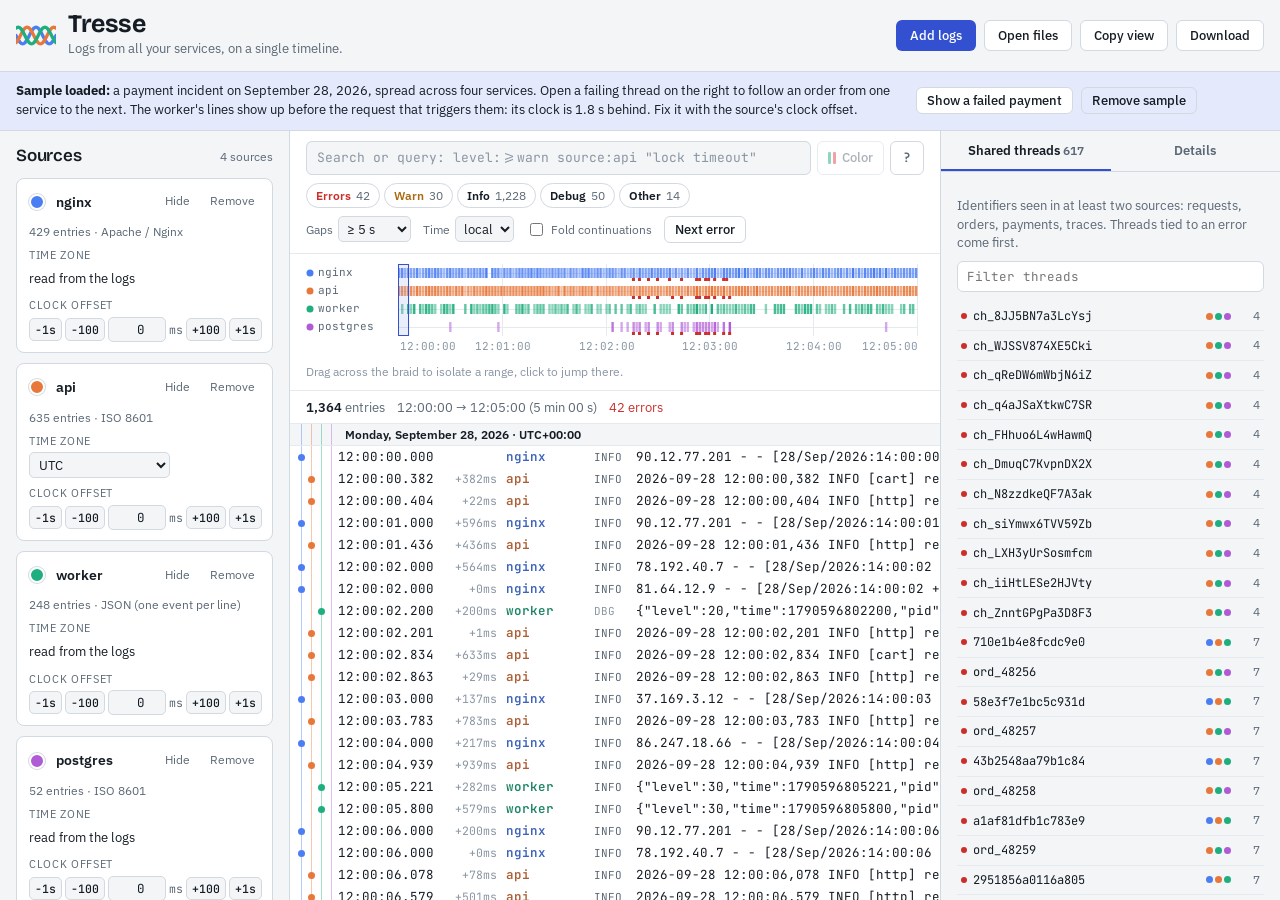
==== commit f0c02268: "Add color rules: queries that color lines instead of filtering them Shift+Enter in the search box, o" ====
--- a/index.html
+++ b/index.html
@@ -61,6 +61,7 @@
               <input id="search" type="text" placeholder="Search or query: level:>=warn source:api &quot;lock timeout&quot;" aria-label="Search or query the logs"
                 role="combobox" aria-autocomplete="list" aria-controls="suggest" aria-expanded="false" autocomplete="off" spellcheck="false">
             </div>
+            <button id="btn-rule" class="q-rule-btn" type="button" disabled title="Color the lines matching this query instead of filtering them (Shift+Enter)"><span class="q-rule-ico" aria-hidden="true"></span>Color</button>
             <button id="btn-qhelp" class="q-help-btn" type="button" aria-expanded="false" aria-controls="qhelp" title="Query syntax (?)">?</button>
           </div>
           <p id="search-msg" class="search-msg" role="status" hidden></p>
@@ -89,9 +90,13 @@
               <button type="button" data-q="app:accounting-export">app:accounting-export</button>
               <button type="button" data-q="source:worker depth:>=5">source:worker depth:>=5</button>
             </div>
+            <p class="qhelp-h">Color rules</p>
+            <p><kbd>Shift</kbd>+<kbd>Enter</kbd> or <b>Color</b> turns the query into a color rule: instead of hiding the other lines, it colors the ones it matches.
+              A line matching several rules shows one bar per rule on its left, and takes the background of the first one. Click a rule to turn it off, its count to jump to the next match, <b>✎</b> to edit it.</p>
             <p class="qhelp-foot"><kbd>Tab</kbd> or <kbd>↓</kbd> for suggestions, <kbd>Enter</kbd> to apply. In a line's details, <b>+</b> and <b>−</b> add a field to the query.</p>
           </div>
         </div>
+        <div id="rules" class="rules" role="group" aria-label="Color rules" hidden></div>
         <div id="levels" class="levels" role="group" aria-label="Levels"></div>
         <div class="tools">
           <label class="mini">Gaps
--- a/style.css
+++ b/style.css
@@ -308,6 +308,84 @@
   cursor: pointer;
 }
 .q-help-btn:hover, .q-help-btn[aria-expanded="true"] { color: var(--accent); border-color: var(--accent); }
+.q-rule-btn {
+  flex: none;
+  display: inline-flex;
+  align-items: center;
+  gap: 6px;
+  padding: 0 10px;
+  border: 1px solid var(--line);
+  border-radius: 6px;
+  background: var(--surface);
+  font-weight: 500;
+  font-size: 12.5px;
+  color: var(--muted);
+  cursor: pointer;
+}
+.q-rule-btn:hover:not(:disabled) { color: var(--ink); border-color: var(--faint); }
+.q-rule-btn:disabled { cursor: default; opacity: .5; }
+.q-rule-ico { display: inline-flex; gap: 2px; }
+.q-rule-ico::before, .q-rule-ico::after { content: ""; width: 3px; height: 12px; border-radius: 1px; background: #1FAE7E; }
+.q-rule-ico::after { background: #E5484D; }
+
+/* ---------- Color rules ---------- */
+.rules { display: flex; flex-wrap: wrap; align-items: center; gap: 6px; flex: 1 1 100%; min-width: 0; }
+.rules-lbl { font-size: 11px; color: var(--muted); text-transform: uppercase; letter-spacing: .06em; margin-right: 2px; }
+.rule {
+  position: relative;
+  display: inline-flex;
+  align-items: center;
+  max-width: 100%;
+  min-width: 0;
+  border: 1px solid color-mix(in srgb, var(--rc) 55%, var(--line));
+  background: color-mix(in srgb, var(--rc) 12%, var(--surface));
+  border-radius: 999px;
+  padding: 1px 3px 1px 4px;
+  font-size: 12px;
+}
+.rule.off { background: var(--surface); border-color: var(--line); border-style: dashed; }
+.rule.off .r-q { opacity: .5; text-decoration: line-through; }
+.rule.off .r-sw { opacity: .45; }
+.rule.bad { border-color: var(--err); }
+.rule button { border: 0; background: transparent; cursor: pointer; color: inherit; padding: 2px 4px; line-height: 1.2; }
+.r-sw { flex: none; width: 14px; height: 14px; border-radius: 50%; padding: 0 !important; margin-right: 2px; background: var(--rc) !important; box-shadow: 0 0 0 2px var(--surface); }
+.r-q { font: 12px var(--mono); min-width: 0; max-width: 42ch; overflow: hidden; text-overflow: ellipsis; white-space: nowrap; }
+.r-n {
+  font: 600 11px var(--mono);
+  font-variant-numeric: tabular-nums;
+  color: color-mix(in srgb, var(--rc) 70%, var(--ink)) !important;
+  border-radius: 999px;
+}
+.r-n.bad { color: var(--err) !important; padding: 0 5px; }
+.r-n:hover { background: color-mix(in srgb, var(--rc) 22%, transparent) !important; }
+.r-x { color: var(--muted) !important; font-size: 12px; border-radius: 999px; }
+.r-x:hover { color: var(--ink) !important; background: var(--hover) !important; }
+.r-pal {
+  position: absolute;
+  z-index: 16;
+  top: calc(100% + 4px);
+  left: 0;
+  display: flex;
+  gap: 6px;
+  padding: 7px;
+  background: var(--surface);
+  border: 1px solid var(--line);
+  border-radius: 8px;
+  box-shadow: var(--shadow);
+}
+.r-pal button { width: 20px; height: 20px; padding: 0; border-radius: 50%; background: var(--rc); box-shadow: 0 0 0 2px var(--surface); }
+.r-pal button[aria-pressed="true"] { box-shadow: 0 0 0 2px var(--surface), 0 0 0 3.5px var(--ink); }
+.rtag {
+  font: 11.5px var(--mono);
+  padding: 1px 7px 1px 5px;
+  border-radius: 999px;
+  border-left: 4px solid var(--rc);
+  background: color-mix(in srgb, var(--rc) 14%, var(--surface));
+  max-width: 100%;
+  overflow: hidden;
+  text-overflow: ellipsis;
+  white-space: nowrap;
+}
 .search-msg { margin-top: 4px; font-size: 12px; color: var(--muted); }
 .search-msg.err { color: var(--err); }
 .suggest, .qhelp {
@@ -430,6 +508,7 @@
 }
 .row:hover { --row-bg: var(--hover); }
 .row.lv-error { --row-bg: var(--err-soft); }
+.row.ruled { --row-bg: color-mix(in srgb, var(--rc) 15%, var(--surface)); }
 .row.hit { --row-bg: var(--accent-soft); }
 .row.sel { --row-bg: var(--sel); }
 .row.flash { animation: flash 1.4s ease-out; }
@@ -444,6 +523,8 @@
   background: var(--row-bg);
   flex: none;
 }
+.rmk { position: relative; width: var(--rw, 0px); height: 100%; flex: none; }
+.rmk i { position: absolute; top: 0; bottom: 0; width: 3px; }
 .gut { position: relative; width: var(--gut, 16px); height: 100%; flex: none; margin-left: 8px; }
 .gut::before { content: ""; position: absolute; inset: 0; background: var(--lanes-bg, none); opacity: .4; }
 .dot { position: absolute; top: calc(50% - 3.5px); width: 7px; height: 7px; border-radius: 50%; }
